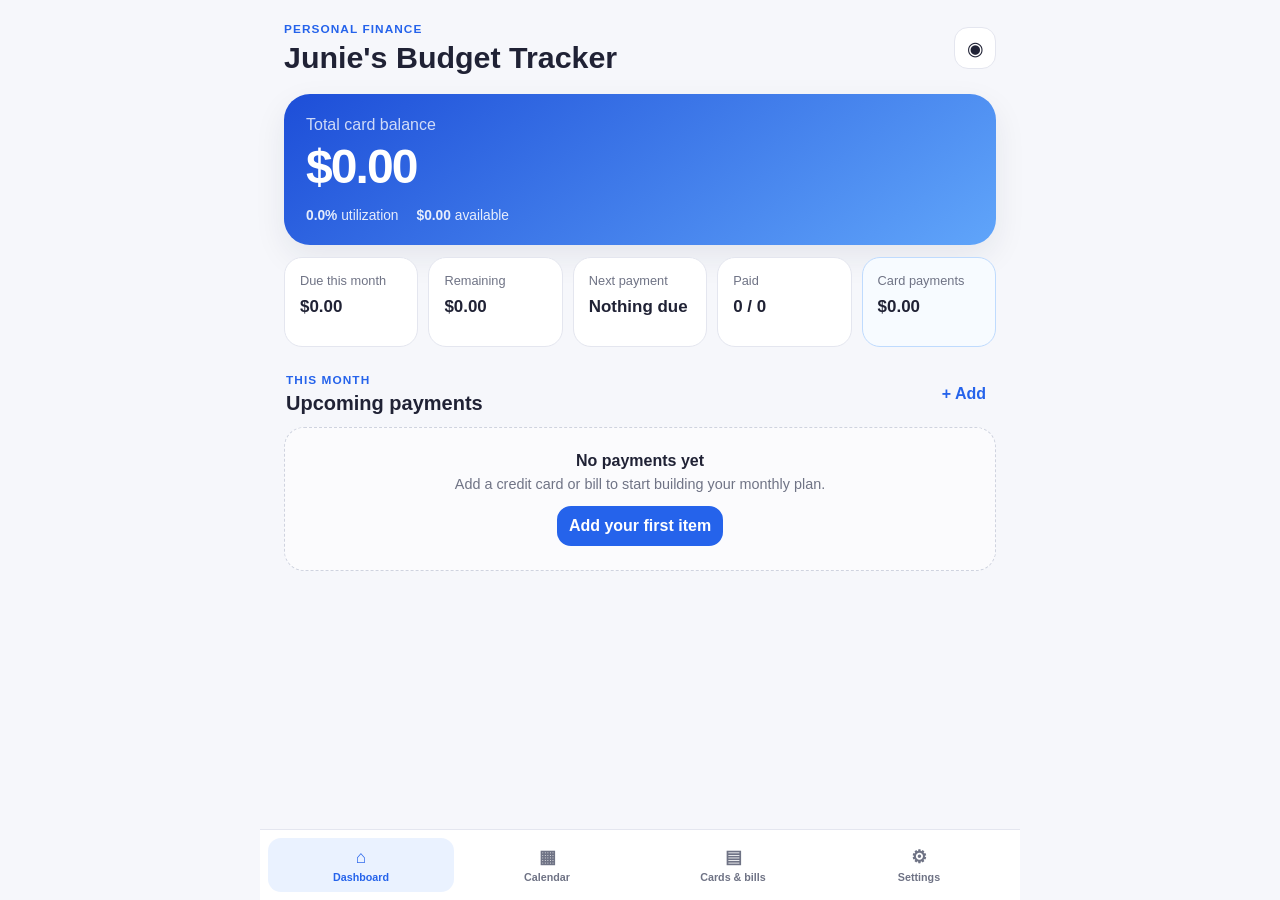
==== index.html @ f8644cda "fix: wire dialog close button" ====
<!doctype html>
<html lang="en">
<head>
  <meta charset="utf-8" />
  <meta name="viewport" content="width=device-width, initial-scale=1, viewport-fit=cover" />
  <meta name="theme-color" content="#2563eb" />
  <meta name="description" content="A private, mobile-first tracker for credit card balances, bills, and due dates." />
  <title>Junie's Budget Tracker</title>
  <link rel="manifest" href="manifest.webmanifest" />
  <link rel="icon" href="icon.svg" type="image/svg+xml" />
  <link rel="stylesheet" href="styles.css" />
  <link rel="stylesheet" href="payments.css" />
  <style>
    :root { --surface-soft: #eef5ff; --accent: #2563eb; --accent-dark: #1d4ed8; --accent-soft: #eaf2ff; }
    button:focus-visible, input:focus-visible, textarea:focus-visible { outline-color: rgba(37, 99, 235, 0.28); }
    .hero-card { background: linear-gradient(145deg, #1d4ed8, #60a5fa); }
  </style>
</head>
<body>
  <div class="app-shell">
    <header class="topbar">
      <div>
        <p class="eyebrow">Personal finance</p>
        <h1>Junie's Budget Tracker</h1>
      </div>
      <button class="icon-button" id="privacyToggle" type="button" aria-label="Hide balances" title="Hide balances">◉</button>
    </header>

    <main>
      <section class="view active" id="dashboardView" aria-labelledby="dashboardTab">
        <div class="hero-card">
          <div>
            <p class="muted">Total card balance</p>
            <p class="hero-amount money" id="totalBalance">$0.00</p>
          </div>
          <div class="hero-meta">
            <span><strong id="utilization">0%</strong> utilization</span>
            <span><strong class="money" id="availableCredit">$0.00</strong> available</span>
          </div>
        </div>

        <div class="metric-grid">
          <article class="metric-card">
            <span class="metric-label">Due this month</span>
            <strong class="metric-value money" id="dueThisMonth">$0.00</strong>
          </article>
          <article class="metric-card">
            <span class="metric-label">Remaining</span>
            <strong class="metric-value money" id="remainingThisMonth">$0.00</strong>
          </article>
          <article class="metric-card">
            <span class="metric-label">Next payment</span>
            <strong class="metric-value" id="nextPayment">Nothing due</strong>
          </article>
          <article class="metric-card">
            <span class="metric-label">Paid</span>
            <strong class="metric-value" id="paidCount">0 / 0</strong>
          </article>
        </div>

        <div class="section-heading">
          <div>
            <p class="eyebrow">This month</p>
            <h2>Upcoming payments</h2>
          </div>
          <button class="text-button" id="quickAddButton" type="button">+ Add</button>
        </div>
        <div class="stack" id="upcomingList"></div>
      </section>

      <section class="view" id="calendarView" aria-labelledby="calendarTab" hidden>
        <div class="calendar-toolbar">
          <button class="icon-button" id="prevMonth" type="button" aria-label="Previous month">‹</button>
          <div class="calendar-title-wrap">
            <p class="eyebrow">Due-date calendar</p>
            <h2 id="calendarTitle">Month</h2>
          </div>
          <button class="icon-button" id="nextMonth" type="button" aria-label="Next month">›</button>
        </div>
        <div class="calendar-weekdays" aria-hidden="true">
          <span>Sun</span><span>Mon</span><span>Tue</span><span>Wed</span><span>Thu</span><span>Fri</span><span>Sat</span>
        </div>
        <div class="calendar-grid" id="calendarGrid"></div>
        <p class="helper">Tap a payment in the calendar to edit it or mark it paid.</p>
      </section>

      <section class="view" id="accountsView" aria-labelledby="accountsTab" hidden>
        <div class="section-heading top-section-heading">
          <div>
            <p class="eyebrow">Manage</p>
            <h2>Cards & bills</h2>
          </div>
          <button class="primary-button compact" id="addItemButton" type="button">+ Add</button>
        </div>

        <div class="segmented" role="tablist" aria-label="Cards and bills">
          <button class="segment active" id="cardsSegment" type="button" role="tab" aria-selected="true">Credit cards</button>
          <button class="segment" id="billsSegment" type="button" role="tab" aria-selected="false">Bills</button>
        </div>

        <div class="stack" id="cardsList"></div>
        <div class="stack" id="billsList" hidden></div>
      </section>

      <section class="view" id="settingsView" aria-labelledby="settingsTab" hidden>
        <div class="top-section-heading">
          <p class="eyebrow">Preferences</p>
          <h2>Settings & backup</h2>
        </div>

        <div class="settings-group">
          <div class="setting-row">
            <div>
              <strong>Hide balances by default</strong>
              <p class="muted">Mask dollar amounts whenever you open the tracker.</p>
            </div>
            <label class="switch" aria-label="Hide balances by default">
              <input type="checkbox" id="hideByDefault" />
              <span></span>
            </label>
          </div>
        </div>

        <div class="settings-group">
          <h3>Backup your data</h3>
          <p class="muted">Version 1 stores your information only in this browser. Export a backup before clearing browser data or switching phones.</p>
          <div class="button-row">
            <button class="secondary-button" id="exportButton" type="button">Export backup</button>
            <button class="secondary-button" id="importButton" type="button">Import backup</button>
            <input id="importFile" type="file" accept="application/json,.json" hidden />
          </div>
        </div>

        <div class="settings-group danger-zone">
          <h3>Monthly status</h3>
          <p class="muted">Clear paid checkmarks for the currently selected calendar month without deleting your cards or bills.</p>
          <button class="secondary-button" id="resetPaidButton" type="button">Reset this month's paid status</button>
        </div>

        <div class="privacy-note">
          <strong>Privacy note</strong>
          <p>Use card nicknames only. Do not enter full card numbers, passwords, security codes, or bank account numbers.</p>
        </div>
      </section>
    </main>

    <nav class="bottom-nav" aria-label="Primary navigation">
      <button class="nav-item active" id="dashboardTab" data-view="dashboardView" type="button"><span>⌂</span>Dashboard</button>
      <button class="nav-item" id="calendarTab" data-view="calendarView" type="button"><span>▦</span>Calendar</button>
      <button class="nav-item" id="accountsTab" data-view="accountsView" type="button"><span>▤</span>Cards & bills</button>
      <button class="nav-item" id="settingsTab" data-view="settingsView" type="button"><span>⚙</span>Settings</button>
    </nav>
  </div>

  <dialog id="itemDialog">
    <form method="dialog" id="itemForm" class="dialog-card">
      <div class="dialog-header">
        <div>
          <p class="eyebrow" id="dialogEyebrow">New item</p>
          <h2 id="dialogTitle">Add credit card</h2>
        </div>
        <button class="icon-button" id="closeDialogButton" value="cancel" aria-label="Close">×</button>
      </div>

      <input type="hidden" id="itemId" />
      <input type="hidden" id="itemType" />

      <label>
        <span>Name</span>
        <input id="itemName" type="text" maxlength="50" placeholder="e.g. Discover" required />
      </label>

      <div id="cardFields">
        <div class="field-grid">
          <label><span>Current balance</span><input id="cardBalance" type="number" min="0" step="0.01" inputmode="decimal" /></label>
          <label><span>Credit limit</span><input id="cardLimit" type="number" min="0" step="0.01" inputmode="decimal" /></label>
        </div>
        <div class="field-grid">
          <label><span>Statement balance</span><input id="statementBalance" type="number" min="0" step="0.01" inputmode="decimal" /></label>
          <label><span>Minimum payment</span><input id="minimumPayment" type="number" min="0" step="0.01" inputmode="decimal" /></label>
        </div>
        <label><span>Monthly due day</span><input id="cardDueDay" type="number" min="1" max="31" inputmode="numeric" placeholder="24" /></label>
      </div>

      <div id="billFields" hidden>
        <label><span>Amount</span><input id="billAmount" type="number" min="0" step="0.01" inputmode="decimal" /></label>
        <label class="checkbox-row"><input id="billRecurring" type="checkbox" checked /> <span>Repeats every month</span></label>
        <label id="billDueDayWrap"><span>Monthly due day</span><input id="billDueDay" type="number" min="1" max="31" inputmode="numeric" placeholder="15" /></label>
        <label id="billDateWrap" hidden><span>One-time due date</span><input id="billDate" type="date" /></label>
      </div>

      <label><span>Notes <small>(optional)</small></span><textarea id="itemNotes" rows="3" maxlength="200" placeholder="Anything helpful to remember"></textarea></label>

      <div class="dialog-actions">
        <button class="danger-button" id="deleteItemButton" type="button" hidden>Delete</button>
        <span class="dialog-spacer"></span>
        <button class="secondary-button" value="cancel" type="button" id="cancelDialogButton">Cancel</button>
        <button class="primary-button" type="submit">Save</button>
      </div>
    </form>
  </dialog>

  <div class="toast" id="toast" role="status" aria-live="polite"></div>
  <script src="app.js"></script>
  <script src="payments.js"></script>
</body>
</html>
---- styles.css ----
:root {
  --bg: #f6f7fb;
  --surface: #ffffff;
  --surface-soft: #f0efff;
  --text: #202235;
  --muted: #6f7385;
  --border: #e4e6ef;
  --accent: #6d5dfc;
  --accent-dark: #5849e8;
  --accent-soft: #ece9ff;
  --success: #15865b;
  --success-soft: #e8f7f1;
  --warning: #b46411;
  --warning-soft: #fff3e1;
  --danger: #c43f4f;
  --danger-soft: #fff0f2;
  --shadow: 0 12px 32px rgba(31, 35, 68, 0.08);
  --radius: 20px;
}

* { box-sizing: border-box; }
html { -webkit-text-size-adjust: 100%; }
body {
  margin: 0;
  background: var(--bg);
  color: var(--text);
  font-family: Inter, ui-sans-serif, -apple-system, BlinkMacSystemFont, "Segoe UI", sans-serif;
}
button, input, textarea { font: inherit; }
button { cursor: pointer; }
button:focus-visible, input:focus-visible, textarea:focus-visible { outline: 3px solid rgba(109, 93, 252, 0.28); outline-offset: 2px; }

.app-shell { min-height: 100svh; max-width: 760px; margin: 0 auto; padding-bottom: 96px; }
.topbar { display: flex; align-items: center; justify-content: space-between; gap: 16px; padding: 22px 18px 10px; }
h1, h2, h3, p { margin-top: 0; }
h1 { margin-bottom: 0; font-size: clamp(1.45rem, 6vw, 1.9rem); line-height: 1.1; }
h2 { margin-bottom: 0; font-size: 1.25rem; }
h3 { font-size: 1rem; }
.eyebrow { margin-bottom: 5px; color: var(--accent); font-size: .74rem; font-weight: 800; letter-spacing: .09em; text-transform: uppercase; }
.muted { color: var(--muted); }
.helper { color: var(--muted); font-size: .82rem; }
.view { padding: 10px 16px 28px; }

.hero-card { padding: 22px; border-radius: 26px; background: linear-gradient(145deg, #6556f7, #8175ff); color: white; box-shadow: var(--shadow); }
.hero-card .muted { margin-bottom: 5px; color: rgba(255,255,255,.78); }
.hero-amount { margin: 0; font-size: clamp(2rem, 10vw, 3rem); font-weight: 800; letter-spacing: -.04em; }
.hero-meta { display: flex; flex-wrap: wrap; gap: 8px 18px; margin-top: 14px; font-size: .86rem; color: rgba(255,255,255,.88); }

.metric-grid { display: grid; grid-template-columns: repeat(2, minmax(0,1fr)); gap: 10px; margin-top: 12px; }
.metric-card { min-height: 90px; padding: 15px; border: 1px solid var(--border); border-radius: 18px; background: var(--surface); }
.metric-label { display: block; margin-bottom: 8px; color: var(--muted); font-size: .8rem; }
.metric-value { display: block; font-size: 1.06rem; line-height: 1.25; }

.section-heading, .calendar-toolbar { display: flex; align-items: center; justify-content: space-between; gap: 12px; margin: 26px 2px 12px; }
.top-section-heading { margin-top: 6px; margin-bottom: 16px; }
.top-section-heading .eyebrow { margin-bottom: 5px; }

.stack { display: grid; gap: 10px; }
.empty-state { padding: 24px 18px; border: 1px dashed #cfd3df; border-radius: var(--radius); background: rgba(255,255,255,.55); text-align: center; }
.empty-state strong { display: block; margin-bottom: 6px; }
.empty-state p { margin-bottom: 14px; color: var(--muted); font-size: .9rem; }

.payment-row, .account-card { display: flex; align-items: center; gap: 12px; padding: 14px; border: 1px solid var(--border); border-radius: var(--radius); background: var(--surface); }
.payment-date { flex: 0 0 48px; padding: 8px 4px; border-radius: 14px; background: var(--surface-soft); text-align: center; }
.payment-date strong { display: block; font-size: 1rem; }
.payment-date span { font-size: .68rem; color: var(--muted); text-transform: uppercase; }
.payment-main, .account-main { flex: 1; min-width: 0; }
.payment-main strong, .account-main strong { display: block; overflow: hidden; white-space: nowrap; text-overflow: ellipsis; }
.payment-main p, .account-main p { margin: 4px 0 0; color: var(--muted); font-size: .82rem; }
.payment-actions { display: flex; align-items: center; gap: 8px; }
.amount { font-weight: 800; white-space: nowrap; }
.status { display: inline-flex; align-items: center; gap: 5px; margin-top: 6px; padding: 4px 7px; border-radius: 999px; font-size: .68rem; font-weight: 800; }
.status.paid { background: var(--success-soft); color: var(--success); }
.status.overdue { background: var(--danger-soft); color: var(--danger); }
.status.soon { background: var(--warning-soft); color: var(--warning); }
.status.upcoming { background: #eef1f7; color: #5d6474; }

.account-card { align-items: flex-start; }
.account-icon { display: grid; place-items: center; width: 42px; height: 42px; flex: 0 0 42px; border-radius: 14px; background: var(--accent-soft); color: var(--accent); font-weight: 900; }
.account-details { display: flex; flex-wrap: wrap; gap: 6px 12px; margin-top: 8px; color: var(--muted); font-size: .78rem; }
.util-bar { height: 7px; margin-top: 10px; overflow: hidden; border-radius: 999px; background: #ebedf4; }
.util-bar > span { display: block; height: 100%; border-radius: inherit; background: var(--accent); }

.primary-button, .secondary-button, .danger-button, .text-button, .icon-button, .segment, .nav-item { border: 0; }
.primary-button, .secondary-button, .danger-button { min-height: 44px; padding: 10px 14px; border-radius: 14px; font-weight: 800; }
.primary-button { background: var(--accent); color: white; }
.primary-button:hover { background: var(--accent-dark); }
.primary-button.compact { min-height: 40px; padding: 8px 12px; }
.secondary-button { border: 1px solid var(--border); background: var(--surface); color: var(--text); }
.danger-button { background: var(--danger-soft); color: var(--danger); }
.text-button { padding: 8px; background: transparent; color: var(--accent); font-weight: 800; }
.icon-button { display: grid; place-items: center; width: 42px; height: 42px; border: 1px solid var(--border); border-radius: 14px; background: var(--surface); color: var(--text); font-size: 1.2rem; }
.mini-button { min-height: 34px; padding: 7px 9px; border: 1px solid var(--border); border-radius: 11px; background: var(--surface); color: var(--text); font-size: .76rem; font-weight: 800; }
.mini-button.paid { border-color: transparent; background: var(--success-soft); color: var(--success); }

.segmented { display: grid; grid-template-columns: 1fr 1fr; padding: 4px; margin-bottom: 14px; border-radius: 14px; background: #e9ebf2; }
.segment { min-height: 40px; border-radius: 11px; background: transparent; color: var(--muted); font-weight: 800; }
.segment.active { background: var(--surface); color: var(--text); box-shadow: 0 2px 8px rgba(31,35,68,.08); }

.calendar-title-wrap { text-align: center; }
.calendar-weekdays, .calendar-grid { display: grid; grid-template-columns: repeat(7, minmax(0,1fr)); }
.calendar-weekdays { padding: 0 2px 7px; color: var(--muted); font-size: .68rem; font-weight: 800; text-align: center; }
.calendar-grid { overflow: hidden; border: 1px solid var(--border); border-radius: 18px; background: var(--border); gap: 1px; }
.calendar-day { min-height: 88px; padding: 7px 5px; background: var(--surface); }
.calendar-day.other-month { background: #fafafd; color: #a6a9b5; }
.calendar-day.today .day-number { display: grid; place-items: center; width: 24px; height: 24px; border-radius: 50%; background: var(--accent); color: white; }
.day-number { margin-bottom: 4px; font-size: .72rem; font-weight: 800; }
.calendar-item { display: block; width: 100%; margin-top: 4px; padding: 4px 5px; overflow: hidden; border: 0; border-radius: 7px; background: var(--accent-soft); color: var(--text); font-size: .62rem; font-weight: 800; text-align: left; white-space: nowrap; text-overflow: ellipsis; }
.calendar-item.paid { background: var(--success-soft); color: var(--success); text-decoration: line-through; }
.calendar-item.overdue { background: var(--danger-soft); color: var(--danger); }
.more-items { display: block; margin-top: 4px; color: var(--muted); font-size: .58rem; }

.settings-group, .privacy-note { margin-bottom: 14px; padding: 18px; border: 1px solid var(--border); border-radius: var(--radius); background: var(--surface); }
.settings-group h3 { margin-bottom: 6px; }
.settings-group p { margin-bottom: 14px; font-size: .88rem; line-height: 1.5; }
.setting-row { display: flex; align-items: center; justify-content: space-between; gap: 18px; }
.setting-row p { margin: 4px 0 0; }
.button-row { display: flex; flex-wrap: wrap; gap: 8px; }
.privacy-note { background: var(--accent-soft); border-color: transparent; }
.privacy-note p { margin: 6px 0 0; font-size: .84rem; line-height: 1.45; }
.switch { position: relative; flex: 0 0 auto; }
.switch input { position: absolute; opacity: 0; pointer-events: none; }
.switch span { display: block; width: 48px; height: 28px; padding: 3px; border-radius: 99px; background: #cfd2dc; transition: .2s; }
.switch span::after { content: ""; display: block; width: 22px; height: 22px; border-radius: 50%; background: white; transition: .2s; }
.switch input:checked + span { background: var(--accent); }
.switch input:checked + span::after { transform: translateX(20px); }

.bottom-nav { position: fixed; z-index: 10; right: 0; bottom: 0; left: 0; display: grid; grid-template-columns: repeat(4,1fr); max-width: 760px; margin: 0 auto; padding: 8px 8px calc(8px + env(safe-area-inset-bottom)); border-top: 1px solid var(--border); background: rgba(255,255,255,.96); backdrop-filter: blur(14px); }
.nav-item { display: flex; min-width: 0; min-height: 54px; flex-direction: column; align-items: center; justify-content: center; gap: 3px; border-radius: 13px; background: transparent; color: var(--muted); font-size: .67rem; font-weight: 800; }
.nav-item span { font-size: 1.1rem; }
.nav-item.active { background: var(--accent-soft); color: var(--accent); }

#itemDialog { width: min(94vw, 560px); max-height: 88svh; padding: 0; border: 0; border-radius: 24px; background: transparent; }
#itemDialog::backdrop { background: rgba(23,25,40,.48); backdrop-filter: blur(3px); }
.dialog-card { max-height: 88svh; overflow-y: auto; padding: 20px; border-radius: 24px; background: var(--surface); }
.dialog-header { display: flex; align-items: flex-start; justify-content: space-between; gap: 12px; margin-bottom: 18px; }
.dialog-card label { display: block; margin-bottom: 13px; color: var(--text); font-size: .84rem; font-weight: 800; }
.dialog-card label > span { display: block; margin-bottom: 6px; }
.dialog-card small { color: var(--muted); font-weight: 500; }
.dialog-card input[type="text"], .dialog-card input[type="number"], .dialog-card input[type="date"], .dialog-card textarea { width: 100%; min-height: 44px; padding: 10px 12px; border: 1px solid #d9dce6; border-radius: 12px; background: #fbfbfd; color: var(--text); }
.dialog-card textarea { resize: vertical; }
.field-grid { display: grid; grid-template-columns: 1fr 1fr; gap: 10px; }
.checkbox-row { display: flex !important; align-items: center; gap: 9px; }
.checkbox-row span { margin: 0 !important; }
.checkbox-row input { width: 18px; height: 18px; accent-color: var(--accent); }
.dialog-actions { display: flex; align-items: center; gap: 8px; margin-top: 18px; }
.dialog-spacer { flex: 1; }

.toast { position: fixed; z-index: 30; left: 50%; bottom: 88px; max-width: calc(100vw - 32px); padding: 10px 14px; border-radius: 12px; background: #25283a; color: white; font-size: .84rem; font-weight: 700; opacity: 0; pointer-events: none; transform: translate(-50%, 12px); transition: .2s; }
.toast.show { opacity: 1; transform: translate(-50%, 0); }
.hidden-money .money { color: transparent !important; position: relative; user-select: none; }
.hidden-money .money::after { content: "••••"; position: absolute; left: 0; color: var(--text); }
.hidden-money .hero-card .money::after { color: white; }

@media (min-width: 640px) {
  .topbar { padding-inline: 24px; }
  .view { padding-inline: 24px; }
  .metric-grid { grid-template-columns: repeat(4, minmax(0,1fr)); }
  .calendar-day { min-height: 112px; padding: 8px; }
  .calendar-item { font-size: .7rem; }
}

@media (max-width: 380px) {
  .topbar { padding-inline: 12px; }
  .view { padding-inline: 10px; }
  .calendar-day { min-height: 74px; padding: 5px 3px; }
  .calendar-item { padding-inline: 3px; }
  .field-grid { grid-template-columns: 1fr; gap: 0; }
}
---- payments.css ----
.payment-month-picker {
  margin: 0 0 12px;
  padding: 14px;
  border: 1px solid var(--border);
  border-radius: 16px;
  background: var(--accent-soft);
}

.payment-month-picker label {
  display: flex;
  align-items: center;
  justify-content: space-between;
  gap: 12px;
  font-size: .82rem;
  font-weight: 800;
}

.payment-month-input-wrap {
  display: flex;
  min-width: 0;
  border: 1px solid var(--border);
  border-radius: 11px;
  background: var(--surface);
  padding: 7px 9px;
}

.payment-month-input-wrap input {
  display: block;
  min-width: 0;
  border: 0;
  background: transparent;
  color: var(--text);
  font: inherit;
  padding: 0;
}

.payment-month-picker p {
  margin: 8px 0 0;
  color: var(--muted);
  font-size: .76rem;
  line-height: 1.4;
}

.monthly-payment-editor {
  margin-top: 12px;
  padding-top: 10px;
  border-top: 1px solid var(--border);
}

.payment-comparison {
  margin-bottom: 8px;
  color: var(--muted);
  font-size: .74rem;
  line-height: 1.45;
}

.payment-ahead { color: var(--success); }
.payment-short { color: var(--danger); }

.payment-entry-row {
  display: flex;
  align-items: end;
  gap: 8px;
}

.payment-entry-row label {
  flex: 1;
  min-width: 0;
  color: var(--muted);
  font-size: .72rem;
  font-weight: 800;
}

.payment-entry-row label > span {
  display: block;
  margin-bottom: 5px;
}

.monthly-paid-input {
  width: 100%;
  min-height: 36px;
  padding: 7px 9px;
  border: 1px solid var(--border);
  border-radius: 10px;
  background: var(--surface);
  color: var(--text);
}

#cardPaymentsMetric {
  border-color: #bfdbfe;
  background: #f7fbff;
}

@media (min-width: 640px) {
  #dashboardView .metric-grid {
    grid-template-columns: repeat(auto-fit, minmax(120px, 1fr));
  }
}

@media (max-width: 380px) {
  .payment-month-picker label,
  .payment-entry-row {
    align-items: stretch;
    flex-direction: column;
  }
}
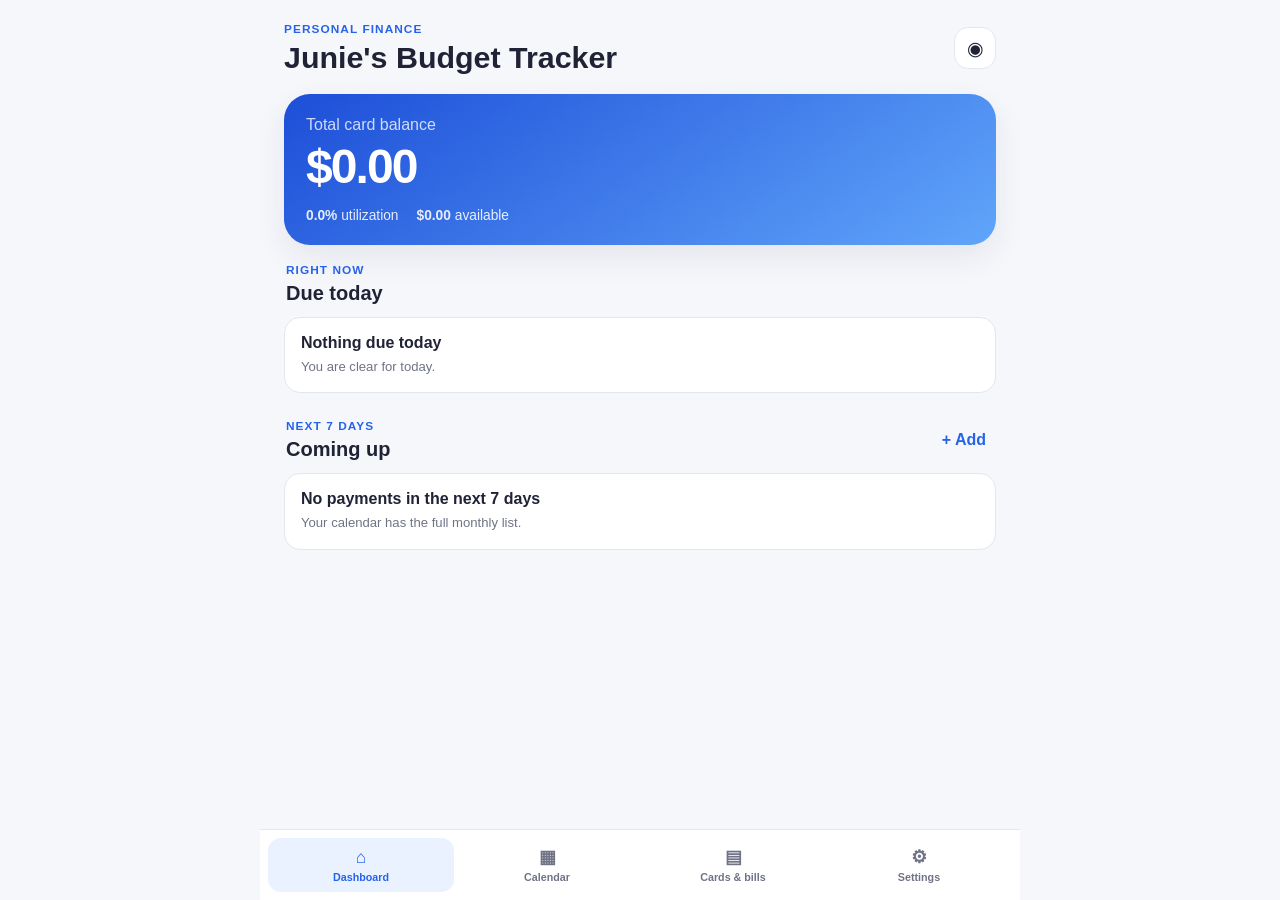
==== commit ca8386ef: "Load Version 1.1 interface and behavior" ====
--- a/index.html
+++ b/index.html
@@ -10,6 +10,7 @@
   <link rel="icon" href="icon.svg" type="image/svg+xml" />
   <link rel="stylesheet" href="styles.css" />
   <link rel="stylesheet" href="payments.css" />
+  <link rel="stylesheet" href="v11.css" />
   <style>
     :root { --surface-soft: #eef5ff; --accent: #2563eb; --accent-dark: #1d4ed8; --accent-soft: #eaf2ff; }
     button:focus-visible, input:focus-visible, textarea:focus-visible { outline-color: rgba(37, 99, 235, 0.28); }
@@ -203,5 +204,6 @@
   <div class="toast" id="toast" role="status" aria-live="polite"></div>
   <script src="app.js"></script>
   <script src="payments.js"></script>
+  <script src="v11.js"></script>
 </body>
 </html>
--- a/payments.css
+++ b/payments.css
@@ -47,24 +47,32 @@
   border-top: 1px solid var(--border);
 }
 
-.payment-comparison {
-  margin-bottom: 8px;
+.payment-comparison,
+.balance-status {
+  margin-bottom: 7px;
   color: var(--muted);
   font-size: .74rem;
   line-height: 1.45;
+}
+
+.balance-status {
+  padding: 7px 9px;
+  border-radius: 10px;
+  background: var(--accent-soft);
+  color: var(--text);
 }
 
 .payment-ahead { color: var(--success); }
 .payment-short { color: var(--danger); }
 
 .payment-entry-row {
-  display: flex;
+  display: grid;
+  grid-template-columns: minmax(0, 1fr) minmax(0, 1fr) auto;
   align-items: end;
   gap: 8px;
 }
 
 .payment-entry-row label {
-  flex: 1;
   min-width: 0;
   color: var(--muted);
   font-size: .72rem;
@@ -76,7 +84,8 @@
   margin-bottom: 5px;
 }
 
-.monthly-paid-input {
+.monthly-paid-input,
+.monthly-balance-input {
   width: 100%;
   min-height: 36px;
   padding: 7px 9px;
@@ -84,6 +93,13 @@
   border-radius: 10px;
   background: var(--surface);
   color: var(--text);
+}
+
+.balance-helper {
+  margin: 8px 0 0;
+  color: var(--muted);
+  font-size: .7rem;
+  line-height: 1.4;
 }
 
 #cardPaymentsMetric {
@@ -97,10 +113,27 @@
   }
 }
 
+@media (max-width: 520px) {
+  .payment-entry-row {
+    grid-template-columns: 1fr 1fr;
+  }
+
+  .save-payment-button {
+    grid-column: 1 / -1;
+  }
+}
+
 @media (max-width: 380px) {
-  .payment-month-picker label,
-  .payment-entry-row {
+  .payment-month-picker label {
     align-items: stretch;
     flex-direction: column;
   }
+
+  .payment-entry-row {
+    grid-template-columns: 1fr;
+  }
+
+  .save-payment-button {
+    grid-column: auto;
+  }
 }
--- a/v11.css
+++ b/v11.css
@@ -0,0 +1,124 @@
+.v11-ready #dashboardView > .metric-grid { display: none; }
+
+.v11-focus-section { margin-top: 14px; }
+.v11-heading { margin-top: 18px; }
+.v11-clear-card,
+.v11-tomorrow-card {
+  padding: 16px;
+  border: 1px solid var(--border);
+  border-radius: 16px;
+  background: var(--surface);
+}
+.v11-clear-card strong,
+.v11-tomorrow-card strong { display: block; }
+.v11-clear-card p,
+.v11-tomorrow-card p { margin: 5px 0 0; color: var(--muted); font-size: .82rem; line-height: 1.45; }
+.v11-tomorrow-card {
+  display: flex;
+  align-items: center;
+  justify-content: space-between;
+  gap: 12px;
+  margin-top: 10px;
+  border-color: #bfdbfe;
+  background: #f7fbff;
+}
+.v11-tomorrow-card > span {
+  flex: 0 0 auto;
+  padding: 6px 9px;
+  border-radius: 999px;
+  background: var(--accent-soft);
+  color: var(--accent);
+  font-size: .7rem;
+  font-weight: 800;
+}
+
+#accountsView .segmented {
+  position: sticky;
+  z-index: 4;
+  top: 0;
+  grid-template-columns: 1fr 1fr;
+  margin-inline: -2px;
+  box-shadow: 0 8px 18px rgba(31,35,68,.06);
+}
+#accountsView .segment { min-height: 46px; }
+#cardsList,
+#billsList { padding-top: 2px; }
+
+.v11-balance-adjust {
+  display: grid;
+  grid-template-columns: minmax(0,1fr) auto;
+  align-items: end;
+  gap: 8px;
+}
+.v11-balance-adjust label {
+  color: var(--muted);
+  font-size: .72rem;
+  font-weight: 800;
+}
+.v11-balance-adjust label > span { display: block; margin-bottom: 5px; }
+
+.calendar-month-summary { margin-top: 22px; }
+.v11-calendar-metrics { margin-top: 0; }
+.v11-agenda-heading { margin-top: 22px; }
+.v11-more-items {
+  width: 100%;
+  padding: 3px 2px;
+  border: 0;
+  background: transparent;
+  color: var(--accent);
+  text-align: left;
+  font-weight: 800;
+}
+
+.v11-payment-row .payment-main p { line-height: 1.35; }
+.v11-dialog { width: min(94vw, 560px); max-height: 88svh; padding: 0; border: 0; border-radius: 24px; background: transparent; }
+.v11-dialog::backdrop { background: rgba(23,25,40,.48); backdrop-filter: blur(3px); }
+.v11-payment-choice { display: grid; gap: 9px; margin-bottom: 14px; }
+.choice-card {
+  display: flex !important;
+  align-items: center;
+  gap: 11px;
+  margin: 0 !important;
+  padding: 13px;
+  border: 1px solid var(--border);
+  border-radius: 14px;
+  background: #fbfbfd;
+}
+.choice-card input { width: 18px; height: 18px; accent-color: var(--accent); }
+.choice-card > span { margin: 0 !important; }
+.choice-card strong { display: block; }
+.choice-card small { display: block; margin-top: 3px; }
+
+.v11-reminder-row { margin-top: 8px; }
+.v11-time-setting {
+  display: flex;
+  align-items: center;
+  justify-content: space-between;
+  gap: 12px;
+  margin: 14px 0 10px;
+  font-size: .84rem;
+  font-weight: 800;
+}
+.v11-time-setting input {
+  min-height: 40px;
+  padding: 7px 9px;
+  border: 1px solid var(--border);
+  border-radius: 11px;
+  background: var(--surface);
+  color: var(--text);
+}
+
+@media (max-width: 520px) {
+  .v11-payment-row { align-items: flex-start; }
+  .v11-payment-row .payment-actions { align-self: center; }
+  .v11-balance-adjust { grid-template-columns: 1fr; }
+  .v11-balance-adjust .mini-button { width: 100%; }
+  .v11-reminder-row { align-items: flex-start; flex-direction: column; }
+}
+
+@media (max-width: 380px) {
+  .v11-tomorrow-card { align-items: flex-start; flex-direction: column; }
+  .v11-payment-row { flex-wrap: wrap; }
+  .v11-payment-row .payment-actions { width: 100%; }
+  .v11-payment-row .payment-actions .mini-button { width: 100%; }
+}
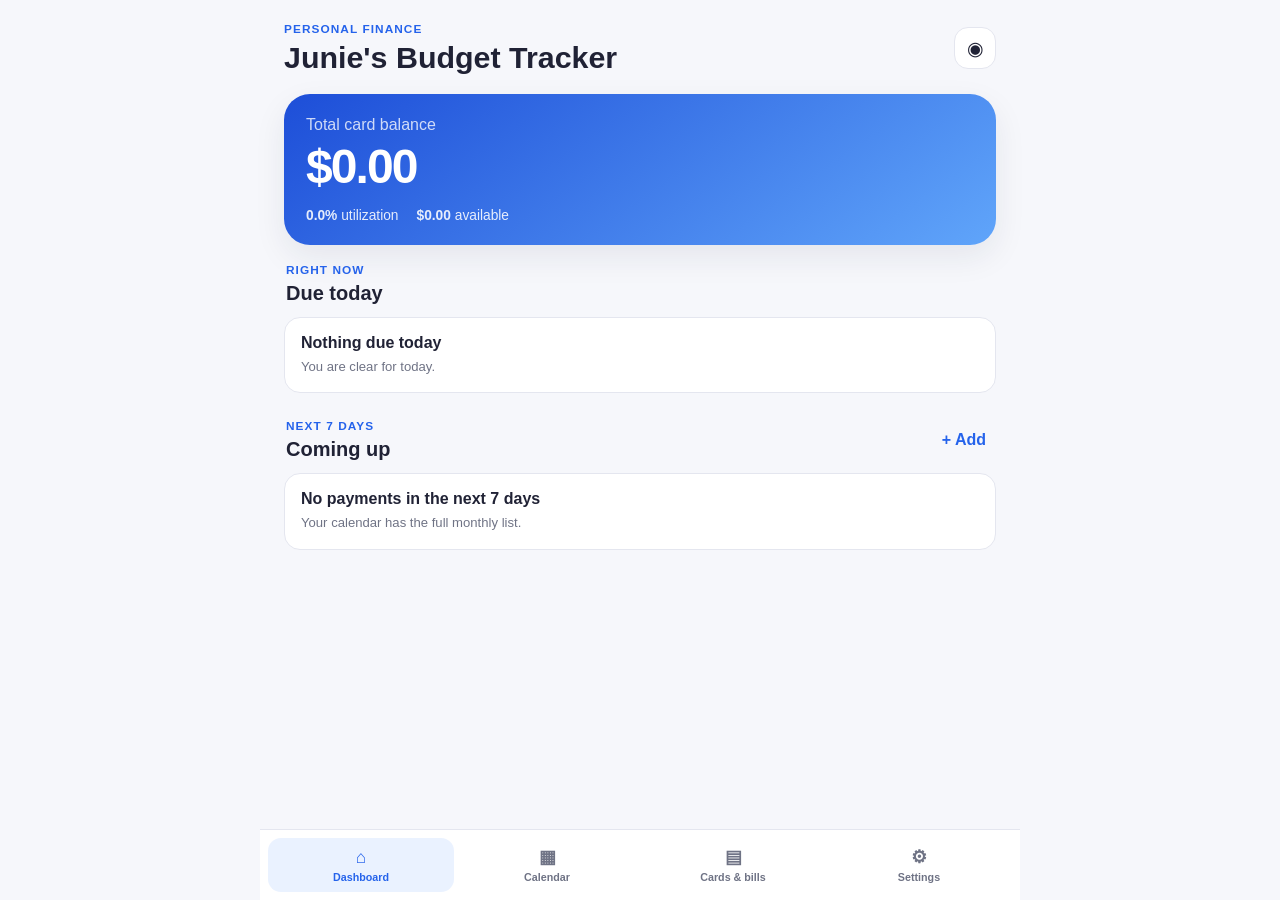
==== commit 46e4eef3: "feat: load push reminder client" ====
--- a/index.html
+++ b/index.html
@@ -41,107 +41,50 @@
         </div>
 
         <div class="metric-grid">
-          <article class="metric-card">
-            <span class="metric-label">Due this month</span>
-            <strong class="metric-value money" id="dueThisMonth">$0.00</strong>
-          </article>
-          <article class="metric-card">
-            <span class="metric-label">Remaining</span>
-            <strong class="metric-value money" id="remainingThisMonth">$0.00</strong>
-          </article>
-          <article class="metric-card">
-            <span class="metric-label">Next payment</span>
-            <strong class="metric-value" id="nextPayment">Nothing due</strong>
-          </article>
-          <article class="metric-card">
-            <span class="metric-label">Paid</span>
-            <strong class="metric-value" id="paidCount">0 / 0</strong>
-          </article>
+          <article class="metric-card"><span class="metric-label">Due this month</span><strong class="metric-value money" id="dueThisMonth">$0.00</strong></article>
+          <article class="metric-card"><span class="metric-label">Remaining</span><strong class="metric-value money" id="remainingThisMonth">$0.00</strong></article>
+          <article class="metric-card"><span class="metric-label">Next payment</span><strong class="metric-value" id="nextPayment">Nothing due</strong></article>
+          <article class="metric-card"><span class="metric-label">Paid</span><strong class="metric-value" id="paidCount">0 / 0</strong></article>
         </div>
 
-        <div class="section-heading">
-          <div>
-            <p class="eyebrow">This month</p>
-            <h2>Upcoming payments</h2>
-          </div>
-          <button class="text-button" id="quickAddButton" type="button">+ Add</button>
-        </div>
+        <div class="section-heading"><div><p class="eyebrow">This month</p><h2>Upcoming payments</h2></div><button class="text-button" id="quickAddButton" type="button">+ Add</button></div>
         <div class="stack" id="upcomingList"></div>
       </section>
 
       <section class="view" id="calendarView" aria-labelledby="calendarTab" hidden>
         <div class="calendar-toolbar">
           <button class="icon-button" id="prevMonth" type="button" aria-label="Previous month">‹</button>
-          <div class="calendar-title-wrap">
-            <p class="eyebrow">Due-date calendar</p>
-            <h2 id="calendarTitle">Month</h2>
-          </div>
+          <div class="calendar-title-wrap"><p class="eyebrow">Due-date calendar</p><h2 id="calendarTitle">Month</h2></div>
           <button class="icon-button" id="nextMonth" type="button" aria-label="Next month">›</button>
         </div>
-        <div class="calendar-weekdays" aria-hidden="true">
-          <span>Sun</span><span>Mon</span><span>Tue</span><span>Wed</span><span>Thu</span><span>Fri</span><span>Sat</span>
-        </div>
+        <div class="calendar-weekdays" aria-hidden="true"><span>Sun</span><span>Mon</span><span>Tue</span><span>Wed</span><span>Thu</span><span>Fri</span><span>Sat</span></div>
         <div class="calendar-grid" id="calendarGrid"></div>
         <p class="helper">Tap a payment in the calendar to edit it or mark it paid.</p>
       </section>
 
       <section class="view" id="accountsView" aria-labelledby="accountsTab" hidden>
-        <div class="section-heading top-section-heading">
-          <div>
-            <p class="eyebrow">Manage</p>
-            <h2>Cards & bills</h2>
-          </div>
-          <button class="primary-button compact" id="addItemButton" type="button">+ Add</button>
-        </div>
-
+        <div class="section-heading top-section-heading"><div><p class="eyebrow">Manage</p><h2>Cards & bills</h2></div><button class="primary-button compact" id="addItemButton" type="button">+ Add</button></div>
         <div class="segmented" role="tablist" aria-label="Cards and bills">
           <button class="segment active" id="cardsSegment" type="button" role="tab" aria-selected="true">Credit cards</button>
           <button class="segment" id="billsSegment" type="button" role="tab" aria-selected="false">Bills</button>
         </div>
-
         <div class="stack" id="cardsList"></div>
         <div class="stack" id="billsList" hidden></div>
       </section>
 
       <section class="view" id="settingsView" aria-labelledby="settingsTab" hidden>
-        <div class="top-section-heading">
-          <p class="eyebrow">Preferences</p>
-          <h2>Settings & backup</h2>
+        <div class="top-section-heading"><p class="eyebrow">Preferences</p><h2>Settings & backup</h2></div>
+        <div class="settings-group">
+          <div class="setting-row"><div><strong>Hide balances by default</strong><p class="muted">Mask dollar amounts whenever you open the tracker.</p></div><label class="switch" aria-label="Hide balances by default"><input type="checkbox" id="hideByDefault" /><span></span></label></div>
         </div>
-
         <div class="settings-group">
-          <div class="setting-row">
-            <div>
-              <strong>Hide balances by default</strong>
-              <p class="muted">Mask dollar amounts whenever you open the tracker.</p>
-            </div>
-            <label class="switch" aria-label="Hide balances by default">
-              <input type="checkbox" id="hideByDefault" />
-              <span></span>
-            </label>
-          </div>
+          <h3>Backup your data</h3><p class="muted">Version 1 stores your information only in this browser. Export a backup before clearing browser data or switching phones.</p>
+          <div class="button-row"><button class="secondary-button" id="exportButton" type="button">Export backup</button><button class="secondary-button" id="importButton" type="button">Import backup</button><input id="importFile" type="file" accept="application/json,.json" hidden /></div>
         </div>
-
-        <div class="settings-group">
-          <h3>Backup your data</h3>
-          <p class="muted">Version 1 stores your information only in this browser. Export a backup before clearing browser data or switching phones.</p>
-          <div class="button-row">
-            <button class="secondary-button" id="exportButton" type="button">Export backup</button>
-            <button class="secondary-button" id="importButton" type="button">Import backup</button>
-            <input id="importFile" type="file" accept="application/json,.json" hidden />
-          </div>
+        <div class="settings-group danger-zone">
+          <h3>Monthly status</h3><p class="muted">Clear paid checkmarks for the currently selected calendar month without deleting your cards or bills.</p><button class="secondary-button" id="resetPaidButton" type="button">Reset this month's paid status</button>
         </div>
-
-        <div class="settings-group danger-zone">
-          <h3>Monthly status</h3>
-          <p class="muted">Clear paid checkmarks for the currently selected calendar month without deleting your cards or bills.</p>
-          <button class="secondary-button" id="resetPaidButton" type="button">Reset this month's paid status</button>
-        </div>
-
-        <div class="privacy-note">
-          <strong>Privacy note</strong>
-          <p>Use card nicknames only. Do not enter full card numbers, passwords, security codes, or bank account numbers.</p>
-        </div>
+        <div class="privacy-note"><strong>Privacy note</strong><p>Use card nicknames only. Do not enter full card numbers, passwords, security codes, or bank account numbers.</p></div>
       </section>
     </main>
 
@@ -155,49 +98,22 @@
 
   <dialog id="itemDialog">
     <form method="dialog" id="itemForm" class="dialog-card">
-      <div class="dialog-header">
-        <div>
-          <p class="eyebrow" id="dialogEyebrow">New item</p>
-          <h2 id="dialogTitle">Add credit card</h2>
-        </div>
-        <button class="icon-button" id="closeDialogButton" value="cancel" aria-label="Close">×</button>
-      </div>
-
-      <input type="hidden" id="itemId" />
-      <input type="hidden" id="itemType" />
-
-      <label>
-        <span>Name</span>
-        <input id="itemName" type="text" maxlength="50" placeholder="e.g. Discover" required />
-      </label>
-
+      <div class="dialog-header"><div><p class="eyebrow" id="dialogEyebrow">New item</p><h2 id="dialogTitle">Add credit card</h2></div><button class="icon-button" id="closeDialogButton" value="cancel" aria-label="Close">×</button></div>
+      <input type="hidden" id="itemId" /><input type="hidden" id="itemType" />
+      <label><span>Name</span><input id="itemName" type="text" maxlength="50" placeholder="e.g. Discover" required /></label>
       <div id="cardFields">
-        <div class="field-grid">
-          <label><span>Current balance</span><input id="cardBalance" type="number" min="0" step="0.01" inputmode="decimal" /></label>
-          <label><span>Credit limit</span><input id="cardLimit" type="number" min="0" step="0.01" inputmode="decimal" /></label>
-        </div>
-        <div class="field-grid">
-          <label><span>Statement balance</span><input id="statementBalance" type="number" min="0" step="0.01" inputmode="decimal" /></label>
-          <label><span>Minimum payment</span><input id="minimumPayment" type="number" min="0" step="0.01" inputmode="decimal" /></label>
-        </div>
+        <div class="field-grid"><label><span>Current balance</span><input id="cardBalance" type="number" min="0" step="0.01" inputmode="decimal" /></label><label><span>Credit limit</span><input id="cardLimit" type="number" min="0" step="0.01" inputmode="decimal" /></label></div>
+        <div class="field-grid"><label><span>Statement balance</span><input id="statementBalance" type="number" min="0" step="0.01" inputmode="decimal" /></label><label><span>Minimum payment</span><input id="minimumPayment" type="number" min="0" step="0.01" inputmode="decimal" /></label></div>
         <label><span>Monthly due day</span><input id="cardDueDay" type="number" min="1" max="31" inputmode="numeric" placeholder="24" /></label>
       </div>
-
       <div id="billFields" hidden>
         <label><span>Amount</span><input id="billAmount" type="number" min="0" step="0.01" inputmode="decimal" /></label>
         <label class="checkbox-row"><input id="billRecurring" type="checkbox" checked /> <span>Repeats every month</span></label>
         <label id="billDueDayWrap"><span>Monthly due day</span><input id="billDueDay" type="number" min="1" max="31" inputmode="numeric" placeholder="15" /></label>
         <label id="billDateWrap" hidden><span>One-time due date</span><input id="billDate" type="date" /></label>
       </div>
-
       <label><span>Notes <small>(optional)</small></span><textarea id="itemNotes" rows="3" maxlength="200" placeholder="Anything helpful to remember"></textarea></label>
-
-      <div class="dialog-actions">
-        <button class="danger-button" id="deleteItemButton" type="button" hidden>Delete</button>
-        <span class="dialog-spacer"></span>
-        <button class="secondary-button" value="cancel" type="button" id="cancelDialogButton">Cancel</button>
-        <button class="primary-button" type="submit">Save</button>
-      </div>
+      <div class="dialog-actions"><button class="danger-button" id="deleteItemButton" type="button" hidden>Delete</button><span class="dialog-spacer"></span><button class="secondary-button" value="cancel" type="button" id="cancelDialogButton">Cancel</button><button class="primary-button" type="submit">Save</button></div>
     </form>
   </dialog>
 
@@ -205,5 +121,6 @@
   <script src="app.js"></script>
   <script src="payments.js"></script>
   <script src="v11.js"></script>
+  <script src="push.js"></script>
 </body>
 </html>
--- a/v11.css
+++ b/v11.css
@@ -43,6 +43,8 @@
 #accountsView .segment { min-height: 46px; }
 #cardsList,
 #billsList { padding-top: 2px; }
+#accountsView #cardsList[hidden],
+#accountsView #billsList[hidden] { display: none !important; }
 
 .v11-balance-adjust {
   display: grid;
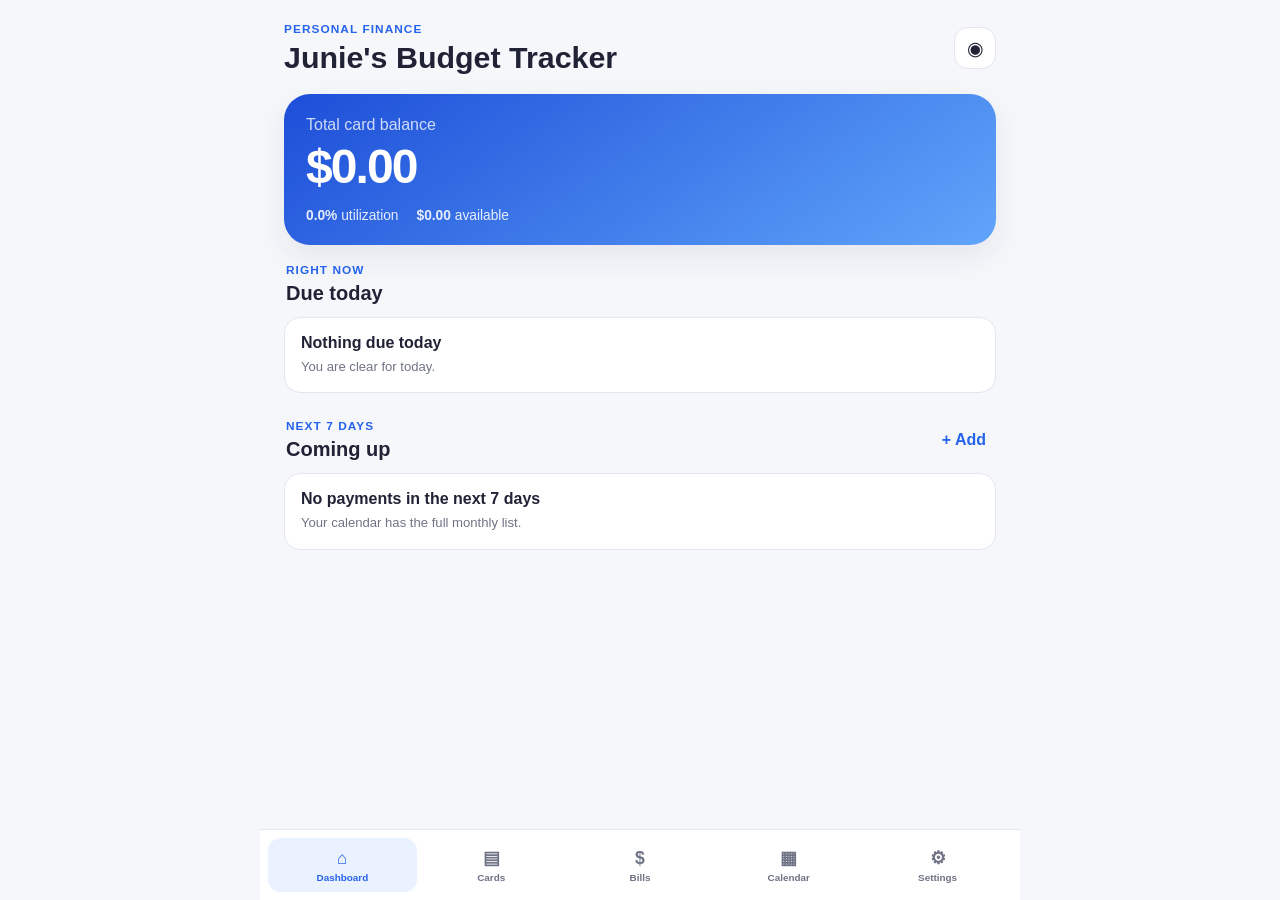
==== commit 4d40144c: "Load Version 1.2 cards and bills experience" ====
--- a/index.html
+++ b/index.html
@@ -11,6 +11,7 @@
   <link rel="stylesheet" href="styles.css" />
   <link rel="stylesheet" href="payments.css" />
   <link rel="stylesheet" href="v11.css" />
+  <link rel="stylesheet" href="v12.css" />
   <style>
     :root { --surface-soft: #eef5ff; --accent: #2563eb; --accent-dark: #1d4ed8; --accent-soft: #eaf2ff; }
     button:focus-visible, input:focus-visible, textarea:focus-visible { outline-color: rgba(37, 99, 235, 0.28); }
@@ -122,5 +123,6 @@
   <script src="payments.js"></script>
   <script src="v11.js"></script>
   <script src="push.js"></script>
+  <script src="v12.js"></script>
 </body>
 </html>
--- a/v12.css
+++ b/v12.css
@@ -0,0 +1,151 @@
+.v12-ready .bottom-nav { grid-template-columns: repeat(5, minmax(0, 1fr)); }
+.v12-ready .nav-item { padding-inline: 2px; font-size: .62rem; }
+.v12-ready #accountsView .segmented[hidden] { display: none !important; }
+.v12-ready #accountsView #billsList { display: none !important; }
+.v12-ready #accountsView #cardsList { display: grid !important; }
+
+.v12-summary-block { margin-top: 10px; }
+.v12-inline-heading { margin-top: 12px; }
+.v12-five-metrics { grid-template-columns: repeat(2, minmax(0, 1fr)); }
+.v12-five-metrics .metric-card:last-child:nth-child(odd) { grid-column: 1 / -1; }
+
+.v12-bill-toolbar {
+  display: flex;
+  align-items: end;
+  justify-content: space-between;
+  gap: 10px;
+  margin-bottom: 14px;
+}
+.v12-bill-toolbar > label {
+  display: grid;
+  gap: 5px;
+  color: var(--muted);
+  font-size: .74rem;
+  font-weight: 800;
+}
+.v12-bill-toolbar input,
+.v12-bill-extra select {
+  min-height: 42px;
+  padding: 8px 10px;
+  border: 1px solid var(--border);
+  border-radius: 12px;
+  background: var(--surface);
+  color: var(--text);
+}
+.secondary-button.compact,
+.danger-button.compact { min-height: 40px; padding: 8px 11px; }
+
+.v12-groups-heading { margin-top: 24px; }
+.v12-category-groups { display: grid; gap: 12px; }
+.v12-category-card {
+  overflow: hidden;
+  border: 1px solid var(--border);
+  border-radius: 18px;
+  background: var(--surface);
+}
+.v12-category-card > summary {
+  display: flex;
+  align-items: center;
+  justify-content: space-between;
+  gap: 12px;
+  padding: 15px 16px;
+  cursor: pointer;
+  list-style: none;
+  background: var(--surface-soft);
+}
+.v12-category-card > summary::-webkit-details-marker { display: none; }
+.v12-category-card > summary > span { min-width: 0; }
+.v12-category-card > summary strong { display: block; }
+.v12-category-card > summary small {
+  display: block;
+  margin-top: 3px;
+  color: var(--muted);
+  font-size: .7rem;
+  font-weight: 700;
+}
+.v12-category-card > summary > .money { flex: 0 0 auto; color: var(--accent); }
+.v12-category-list { display: grid; gap: 8px; padding: 10px; }
+.v12-bill-row { border-radius: 14px; }
+.v12-bill-row .payment-actions { flex-direction: column; align-items: stretch; }
+.v12-badge {
+  display: inline-flex;
+  align-items: center;
+  padding: 2px 6px;
+  border-radius: 999px;
+  background: var(--accent-soft);
+  color: var(--accent);
+  font-size: .66rem;
+  font-weight: 900;
+  vertical-align: 1px;
+}
+
+.v12-card-history {
+  margin-top: 12px;
+  border-top: 1px solid var(--border);
+  padding-top: 10px;
+}
+.v12-card-history > summary {
+  cursor: pointer;
+  color: var(--accent);
+  font-size: .78rem;
+  font-weight: 900;
+}
+.v12-history-list { display: grid; gap: 0; margin-top: 8px; }
+.v12-history-row {
+  display: flex;
+  align-items: center;
+  justify-content: space-between;
+  gap: 12px;
+  padding: 9px 0;
+  border-bottom: 1px solid var(--border);
+}
+.v12-history-row:last-child { border-bottom: 0; }
+.v12-history-row strong,
+.v12-history-row small { display: block; }
+.v12-history-row small { margin-top: 2px; color: var(--muted); font-size: .68rem; }
+.v12-history-amount { text-align: right; }
+.v12-card-autopay { color: var(--accent) !important; }
+
+.v12-bill-extra select,
+.v12-bill-extra input[type="text"] { width: 100%; }
+.v12-autopay-row {
+  padding: 10px 12px;
+  border: 1px solid var(--border);
+  border-radius: 12px;
+  background: var(--surface-soft);
+}
+
+.v12-category-help { line-height: 1.45; }
+#v12CategoryManager { display: grid; gap: 10px; }
+.v12-category-manager-row {
+  display: grid;
+  grid-template-columns: minmax(0, 1fr) auto auto;
+  gap: 7px;
+  align-items: center;
+}
+.v12-category-manager-row input {
+  width: 100%;
+  min-height: 42px;
+  padding: 8px 10px;
+  border: 1px solid var(--border);
+  border-radius: 11px;
+  background: #fbfbfd;
+  color: var(--text);
+}
+
+@media (min-width: 640px) {
+  .v12-five-metrics { grid-template-columns: repeat(5, minmax(0, 1fr)); }
+  .v12-five-metrics .metric-card:last-child:nth-child(odd) { grid-column: auto; }
+}
+
+@media (max-width: 520px) {
+  .v12-ready .bottom-nav { padding-inline: 4px; }
+  .v12-ready .nav-item { font-size: .57rem; }
+  .v12-bill-toolbar { align-items: stretch; flex-direction: column; }
+  .v12-bill-toolbar .secondary-button { width: 100%; }
+  .v12-bill-row { align-items: flex-start; flex-wrap: wrap; }
+  .v12-bill-row .payment-actions { width: 100%; flex-direction: row; }
+  .v12-bill-row .payment-actions .mini-button { flex: 1; }
+  .v12-category-manager-row { grid-template-columns: 1fr 1fr; }
+  .v12-category-manager-row input { grid-column: 1 / -1; }
+}
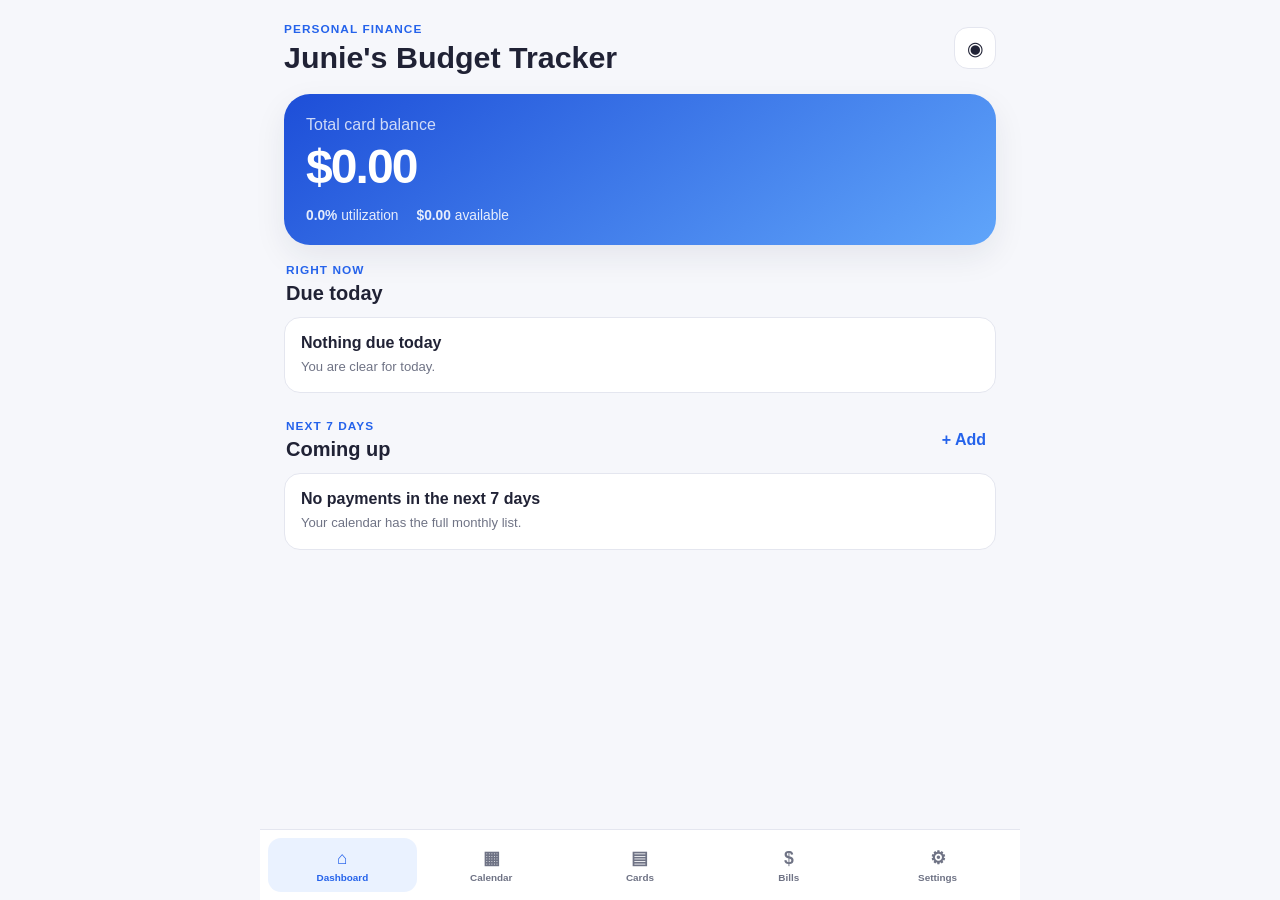
==== commit 48a9098a: "Enable isolated portfolio demo mode" ====
--- a/index.html
+++ b/index.html
@@ -124,5 +124,6 @@
   <script src="v11.js"></script>
   <script src="push.js"></script>
   <script src="v12.js"></script>
+  <script src="demo.js"></script>
 </body>
 </html>
--- a/v12.css
+++ b/v12.css
@@ -1,5 +1,10 @@
 .v12-ready .bottom-nav { grid-template-columns: repeat(5, minmax(0, 1fr)); }
 .v12-ready .nav-item { padding-inline: 2px; font-size: .62rem; }
+.v12-ready #dashboardTab { order: 1; }
+.v12-ready #calendarTab { order: 2; }
+.v12-ready #accountsTab { order: 3; }
+.v12-ready #billsTab { order: 4; }
+.v12-ready #settingsTab { order: 5; }
 .v12-ready #accountsView .segmented[hidden] { display: none !important; }
 .v12-ready #accountsView #billsList { display: none !important; }
 .v12-ready #accountsView #cardsList { display: grid !important; }
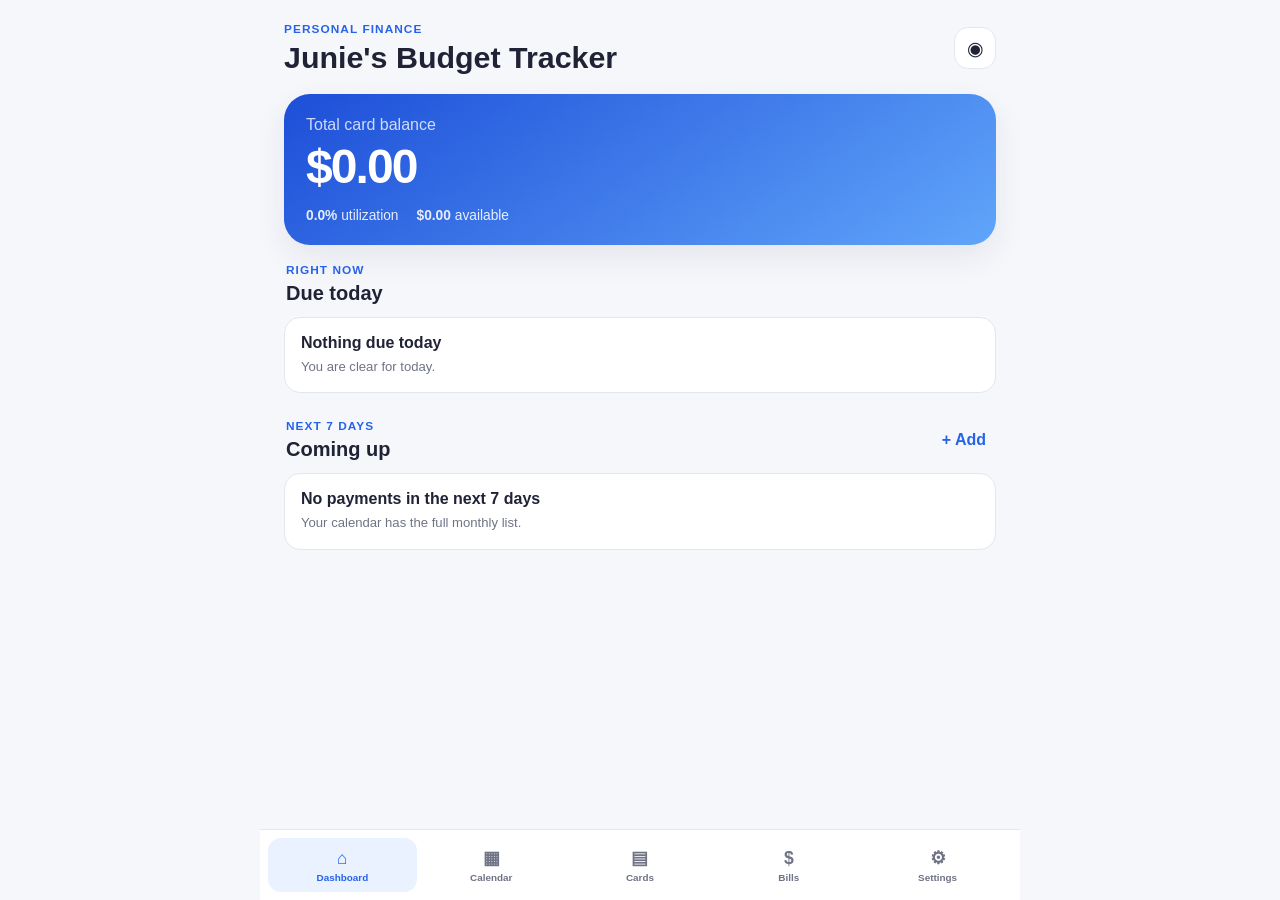
==== commit 92531b5d: "Keep normal tracker separate from portfolio demo" ====
--- a/index.html
+++ b/index.html
@@ -124,6 +124,5 @@
   <script src="v11.js"></script>
   <script src="push.js"></script>
   <script src="v12.js"></script>
-  <script src="demo.js"></script>
 </body>
 </html>
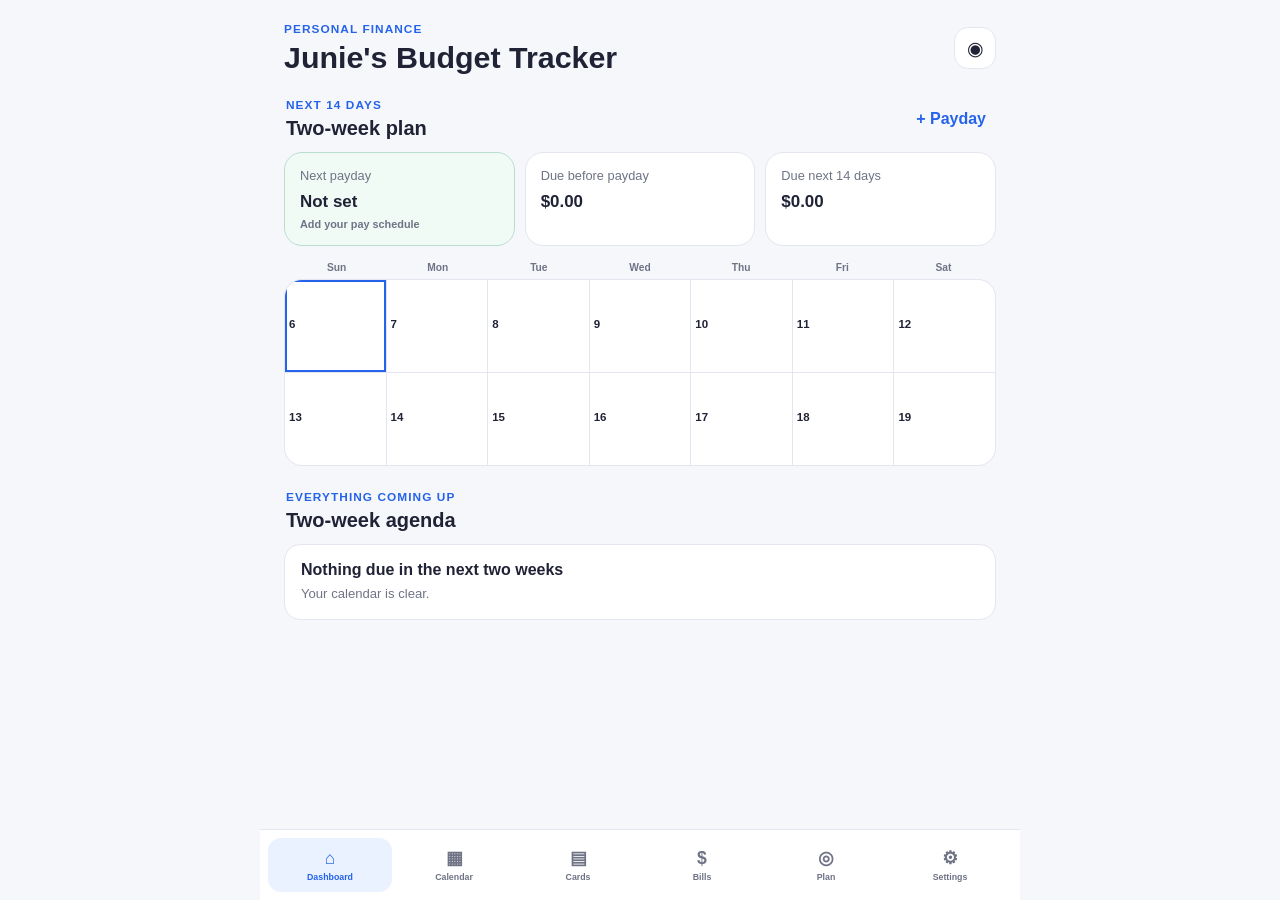
==== commit e7111259: "Load Version 1.3 planning features" ====
--- a/index.html
+++ b/index.html
@@ -12,6 +12,7 @@
   <link rel="stylesheet" href="payments.css" />
   <link rel="stylesheet" href="v11.css" />
   <link rel="stylesheet" href="v12.css" />
+  <link rel="stylesheet" href="v13.css" />
   <style>
     :root { --surface-soft: #eef5ff; --accent: #2563eb; --accent-dark: #1d4ed8; --accent-soft: #eaf2ff; }
     button:focus-visible, input:focus-visible, textarea:focus-visible { outline-color: rgba(37, 99, 235, 0.28); }
@@ -124,5 +125,12 @@
   <script src="v11.js"></script>
   <script src="push.js"></script>
   <script src="v12.js"></script>
+  <script src="v13-core.js"></script>
+  <script src="v13-ui.js"></script>
+  <script src="v13-home-view.js"></script>
+  <script src="v13-bills-cards.js"></script>
+  <script src="v13-payday-plan.js"></script>
+  <script src="v13-plan-view.js"></script>
+  <script src="v13-runtime.js"></script>
 </body>
 </html>
--- a/v13.css
+++ b/v13.css
@@ -0,0 +1,83 @@
+
+.v13-ready .bottom-nav { grid-template-columns: repeat(6, minmax(0, 1fr)); }
+.v13-ready .nav-item { padding-inline: 1px; font-size: .55rem; }
+.v13-ready #dashboardTab { order: 1; }
+.v13-ready #calendarTab { order: 2; }
+.v13-ready #accountsTab { order: 3; }
+.v13-ready #billsTab { order: 4; }
+.v13-ready #v13PlanTab { order: 5; }
+.v13-ready #settingsTab { order: 6; }
+
+.v13-home-legacy { display: none !important; }
+.v13-home-heading { display: flex; align-items: center; justify-content: space-between; gap: 12px; margin: 4px 2px 12px; }
+.v13-home-heading h2 { margin: 0; }
+.v13-home-metrics { display: grid; grid-template-columns: repeat(3, minmax(0, 1fr)); gap: 10px; margin-bottom: 16px; }
+.v13-home-metrics .metric-card { min-height: 94px; }
+.v13-home-metrics small { display: block; margin-top: 5px; color: var(--muted); font-size: .68rem; font-weight: 700; }
+.v13-payday-metric { border-color: #b9decf; background: #f0fbf6; }
+.v13-two-week-weekdays, .v13-two-week-grid { display: grid; grid-template-columns: repeat(7, minmax(0, 1fr)); }
+.v13-two-week-weekdays { padding: 0 2px 6px; color: var(--muted); font-size: .64rem; font-weight: 800; text-align: center; }
+.v13-two-week-grid { overflow: hidden; border: 1px solid var(--border); border-radius: 18px; background: var(--border); gap: 1px; }
+.v13-two-week-day { min-width: 0; min-height: 92px; padding: 7px 4px; border: 0; background: var(--surface); color: var(--text); text-align: left; }
+.v13-two-week-day.outside { background: #fafafd; color: #a6a9b5; }
+.v13-two-week-day.today { box-shadow: inset 0 0 0 2px var(--accent); }
+.v13-day-number { display: block; margin-bottom: 5px; font-size: .72rem; font-weight: 900; }
+.v13-day-items { display; gap: 3px; min-width: 0; }
+.v13-day-chip { display: block; min-width: 0; overflow: hidden; padding: 3px 4px; border-radius: 6px; font-size: .56rem; font-weight: 800; white-space: nowrap; text-overflow: ellipsis; }
+.v13-day-chip.due { background: var(--warning-soft); color: var(--warning); }
+.v13-day-chip.paid { background: var(--success-soft); color: var(--success); text-decoration: line-through; }
+.v13-day-chip.payday { background: #e3f7ed; color: #147a54; }
+.v13-more { color: var(--muted); font-size: .55rem; font-weight: 800; }
+.v13-agenda-heading { margin-top: 24px; }
+.v13-payday-row { border-color: #c9e8db; background: #f7fcf9; }
+.v13-calendar-payday { background: #e3f7ed !important; color: #147a54 !important; }
+
+.v13-card-tools { display: flex; align-items: end; justify-content: space-between; gap: 12px; margin-bottom: 12px; }
+.v13-card-tools label { display: grid; flex: 1; gap: 5px; color: var(--muted); font-size: .72rem; font-weight: 800; }
+.v13-card-tools input { width: 100%; min-height: 42px; padding: 9px 11px; border: 1px solid var(--border); border-radius: 12px; background: var(--surface); color: var(--text); }
+.v13-sort-note { flex: 0 0 auto; padding-bottom: 10px; color: var(--muted); font-size: .7rem; font-weight: 700; }
+.v13-hidden-util { display: none !important; }
+.v13-inline-amount { display: inline !important; }
+.v13-ready #cardsSummary .v12-five-metrics { grid-template-columns: repeat(2, minmax(0, 1fr)); }
+.v13-ready #cardsSummary .metric-card { min-height: 84px; }
+
+.v13-plan-summary { margin-top: -2px; }
+.v13-plan-metrics { grid-template-columns: repeat(2, minmax(0, 1fr)); }
+.v13-plan-section-heading { margin-top: 24px; }
+.v13-payday-card .account-icon { background: #e3f7ed; color: #147a54; }
+.v13-plan-card { padding: 15px; border: 1px solid var(--border); border-radius: 18px; background: var(--surface); }
+.v13-plan-card.completed { opacity: .66; }
+.v13-plan-card.completed .v13-plan-card-head strong { text-decoration: line-through; }
+.v13-plan-card-head { display: flex; align-items: flex-start; justify-content: space-between; gap: 12px; }
+.v13-plan-card-head > div { min-width: 0; }
+.v13-plan-card-head strong { display: block; }
+.v13-plan-priority { display: inline-flex; margin-bottom: 5px; padding: 2px 7px; border-radius: 999px; background: var(--accent-soft); color: var(--accent); font-size: .64rem; font-weight: 900; }
+.v13-progress { height: 8px; margin: 12px 0 9px; overflow: hidden; border-radius: 999px; background: #ebedf4; }
+.v13-progress span { display: block; height: 100%; border-radius: inherit; background: var(--accent); }
+.v13-plan-details { display: flex; flex-wrap: wrap; gap: 5px 12px; color: var(--muted); font-size: .72rem; }
+.v13-paycheck-suggestion { margin: 10px 0 0; color: var(--accent); font-size: .76rem; font-weight: 800; }
+.v13-plan-actions { display: flex; gap: 7px; margin-top: 12px; }
+
+#v13PaydayDialog select, #v13PlanDialog select { width: 100%; min-height: 44px; padding: 9px 11px; border: 1px solid #d9dce6; border-radius: 12px; background: #fbfbfd; color: var(--text); }
+.v13-amount-choice { display: grid; gap: 8px; margin-bottom: 12px; }
+.v13-amount-choice .choice-card { display: flex !important; align-items: flex-start; gap: 9px; padding: 11px; border: 1px solid var(--border); border-radius: 13px; }
+.v13-amount-choice .choice-card input { margin-top: 2px; }
+.v13-amount-choice .choice-card span { margin: 0 !important; }
+.v13-amount-choice .choice-card strong, .v13-amount-choice .choice-card small { display: block; }
+.v13-amount-choice .choice-card small { margin-top: 2px; }
+.v13-amount-help { display: block; margin-top: 6px; line-height: 1.35; }
+
+@media (min-width: 640px) {
+  .v13-plan-metrics { grid-template-columns: repeat(4, minmax(0, 1fr)); }
+}
+@media (max-width: 520px) {
+  .v13-ready .bottom-nav { padding-inline: 2px; }
+  .v13-ready .nav-item { font-size: .5rem; }
+  .v13-ready .nav-item span { font-size: 1rem; }
+  .v13-home-metrics { grid-template-columns: 1fr 1fr; }
+  .v13-home-metrics .metric-card:first-child { grid-column: 1 / -1; }
+  .v13-two-week-day { min-height: 78px; padding: 5px 3px; }
+  .v13-day-chip { font-size: .5rem; padding-inline: 3px; }
+  .v13-card-tools { align-items: stretch; flex-direction: column; }
+  .v13-sort-note { padding-bottom: 0; }
+}
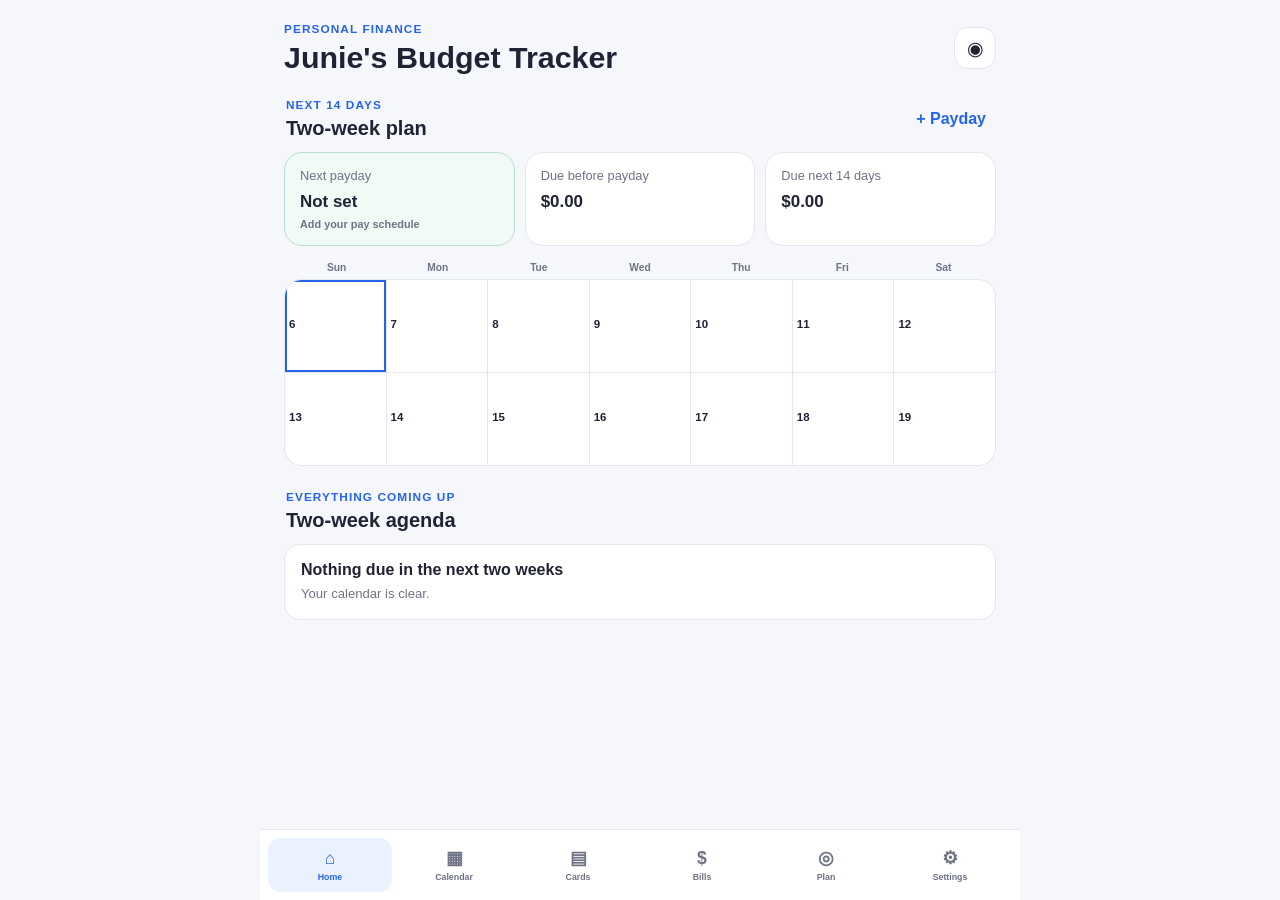
==== commit 575f0173: "Load Version 1.4 bill payment card features" ====
--- a/index.html
+++ b/index.html
@@ -13,6 +13,7 @@
   <link rel="stylesheet" href="v11.css" />
   <link rel="stylesheet" href="v12.css" />
   <link rel="stylesheet" href="v13.css" />
+  <link rel="stylesheet" href="v14.css" />
   <style>
     :root { --surface-soft: #eef5ff; --accent: #2563eb; --accent-dark: #1d4ed8; --accent-soft: #eaf2ff; }
     button:focus-visible, input:focus-visible, textarea:focus-visible { outline-color: rgba(37, 99, 235, 0.28); }
@@ -132,5 +133,6 @@
   <script src="v13-payday-plan.js"></script>
   <script src="v13-plan-view.js"></script>
   <script src="v13-runtime.js"></script>
+  <script src="v14.js"></script>
 </body>
 </html>
--- a/v13.css
+++ b/v13.css
@@ -22,7 +22,7 @@
 .v13-two-week-day.outside { background: #fafafd; color: #a6a9b5; }
 .v13-two-week-day.today { box-shadow: inset 0 0 0 2px var(--accent); }
 .v13-day-number { display: block; margin-bottom: 5px; font-size: .72rem; font-weight: 900; }
-.v13-day-items { display; gap: 3px; min-width: 0; }
+.v13-day-items { display: grid; gap: 3px; min-width: 0; }
 .v13-day-chip { display: block; min-width: 0; overflow: hidden; padding: 3px 4px; border-radius: 6px; font-size: .56rem; font-weight: 800; white-space: nowrap; text-overflow: ellipsis; }
 .v13-day-chip.due { background: var(--warning-soft); color: var(--warning); }
 .v13-day-chip.paid { background: var(--success-soft); color: var(--success); text-decoration: line-through; }
--- a/v14.css
+++ b/v14.css
@@ -0,0 +1,197 @@
+.v14-payment-cards-section {
+  margin-top: 22px;
+}
+.v14-payment-cards-help {
+  margin: -4px 0 12px;
+  line-height: 1.45;
+}
+.v14-payment-card-groups {
+  display: grid;
+  gap: 12px;
+}
+.v14-payment-card-group {
+  padding: 15px;
+  border: 1px solid var(--border);
+  border-radius: 18px;
+  background: var(--surface);
+}
+.v14-payment-card-head {
+  display: flex;
+  align-items: flex-start;
+  justify-content: space-between;
+  gap: 12px;
+}
+.v14-payment-card-head > div:first-child {
+  min-width: 0;
+}
+.v14-card-label {
+  display: block;
+  margin-bottom: 3px;
+  color: var(--muted);
+  font-size: .66rem;
+  font-weight: 800;
+  text-transform: uppercase;
+  letter-spacing: .04em;
+}
+.v14-payment-card-head strong {
+  display: block;
+  overflow-wrap: anywhere;
+}
+.v14-payment-card-total {
+  flex: 0 0 auto;
+  text-align: right;
+}
+.v14-payment-card-total span {
+  display: block;
+  color: var(--muted);
+  font-size: .66rem;
+  font-weight: 700;
+}
+.v14-coverage {
+  display: grid;
+  gap: 2px;
+  margin: 12px 0;
+  padding: 10px 11px;
+  border-radius: 12px;
+  font-size: .74rem;
+}
+.v14-coverage span {
+  color: inherit;
+  opacity: .85;
+}
+.v14-coverage.enough {
+  background: var(--success-soft);
+  color: var(--success);
+}
+.v14-coverage.short {
+  background: var(--warning-soft);
+  color: var(--warning);
+}
+.v14-coverage.untracked {
+  background: var(--surface-soft);
+  color: var(--muted);
+}
+.v14-payment-card-bills {
+  display: grid;
+  gap: 7px;
+}
+.v14-payment-card-bill {
+  display: flex;
+  align-items: center;
+  justify-content: space-between;
+  gap: 12px;
+  padding: 8px 0;
+  border-top: 1px solid var(--border);
+}
+.v14-payment-card-bill > span {
+  min-width: 0;
+}
+.v14-payment-card-bill strong,
+.v14-payment-card-bill small {
+  display: block;
+}
+.v14-payment-card-bill small {
+  margin-top: 2px;
+  color: var(--muted);
+  font-size: .68rem;
+}
+.v14-payment-card-actions {
+  display: flex;
+  justify-content: flex-end;
+  margin-top: 10px;
+}
+.v14-unassigned-note {
+  display: flex;
+  align-items: center;
+  justify-content: space-between;
+  gap: 10px;
+  padding: 11px 13px;
+  border: 1px dashed var(--border);
+  border-radius: 14px;
+  color: var(--muted);
+  font-size: .74rem;
+}
+.v14-paid-with-tag {
+  margin-top: 6px;
+  color: var(--accent);
+  font-size: .7rem;
+  font-weight: 700;
+}
+.v14-field-help {
+  display: block;
+  margin-top: 5px;
+  color: var(--muted);
+  font-size: .68rem;
+  line-height: 1.35;
+}
+.v14-assign-bill-list {
+  display: grid;
+  gap: 7px;
+  max-height: 45vh;
+  margin: 4px 0 12px;
+  overflow-y: auto;
+}
+.v14-assign-bill-row {
+  display: flex !important;
+  align-items: flex-start;
+  gap: 9px;
+  padding: 10px 11px;
+  border: 1px solid var(--border);
+  border-radius: 12px;
+}
+.v14-assign-bill-row input {
+  flex: 0 0 auto;
+  margin-top: 3px;
+}
+.v14-assign-bill-row > span {
+  margin: 0 !important;
+}
+.v14-assign-bill-row strong,
+.v14-assign-bill-row small {
+  display: block;
+}
+.v14-assign-bill-row small {
+  margin-top: 2px;
+  color: var(--muted);
+  font-size: .68rem;
+}
+.v14-card-bill-coverage {
+  display: grid;
+  gap: 4px;
+  margin-top: 10px;
+  padding: 10px 11px;
+  border-radius: 12px;
+}
+.v14-card-bill-coverage.enough {
+  background: var(--success-soft);
+  color: var(--success);
+}
+.v14-card-bill-coverage.short {
+  background: var(--warning-soft);
+  color: var(--warning);
+}
+.v14-card-bill-coverage > div {
+  display: flex;
+  justify-content: space-between;
+  gap: 10px;
+}
+.v14-card-bill-coverage small {
+  color: inherit;
+  opacity: .86;
+  line-height: 1.35;
+}
+.v14-coverage-status {
+  font-size: .7rem;
+}
+@media (max-width: 520px) {
+  .v14-payment-card-head,
+  .v14-payment-card-bill {
+    align-items: flex-start;
+  }
+  .v14-payment-card-bill {
+    gap: 8px;
+  }
+  .v14-card-bill-coverage > div {
+    align-items: flex-start;
+  }
+}
